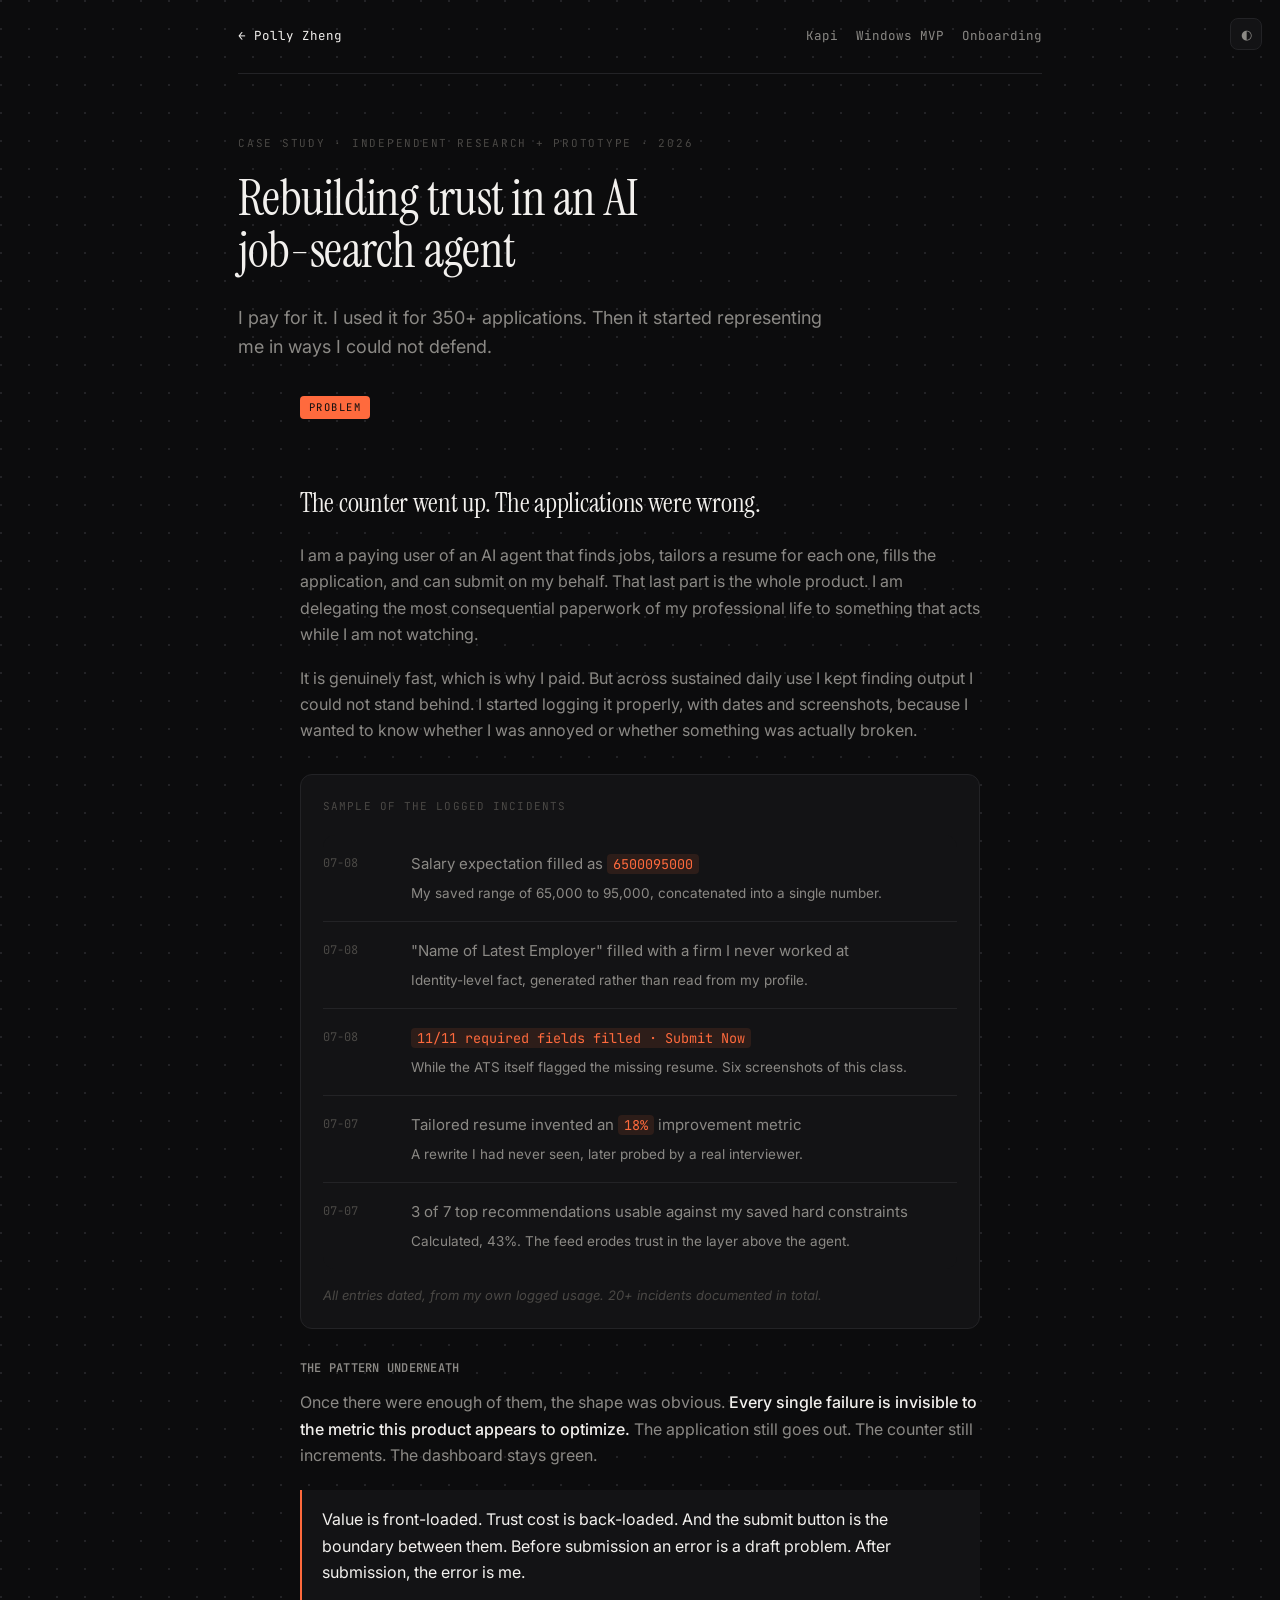
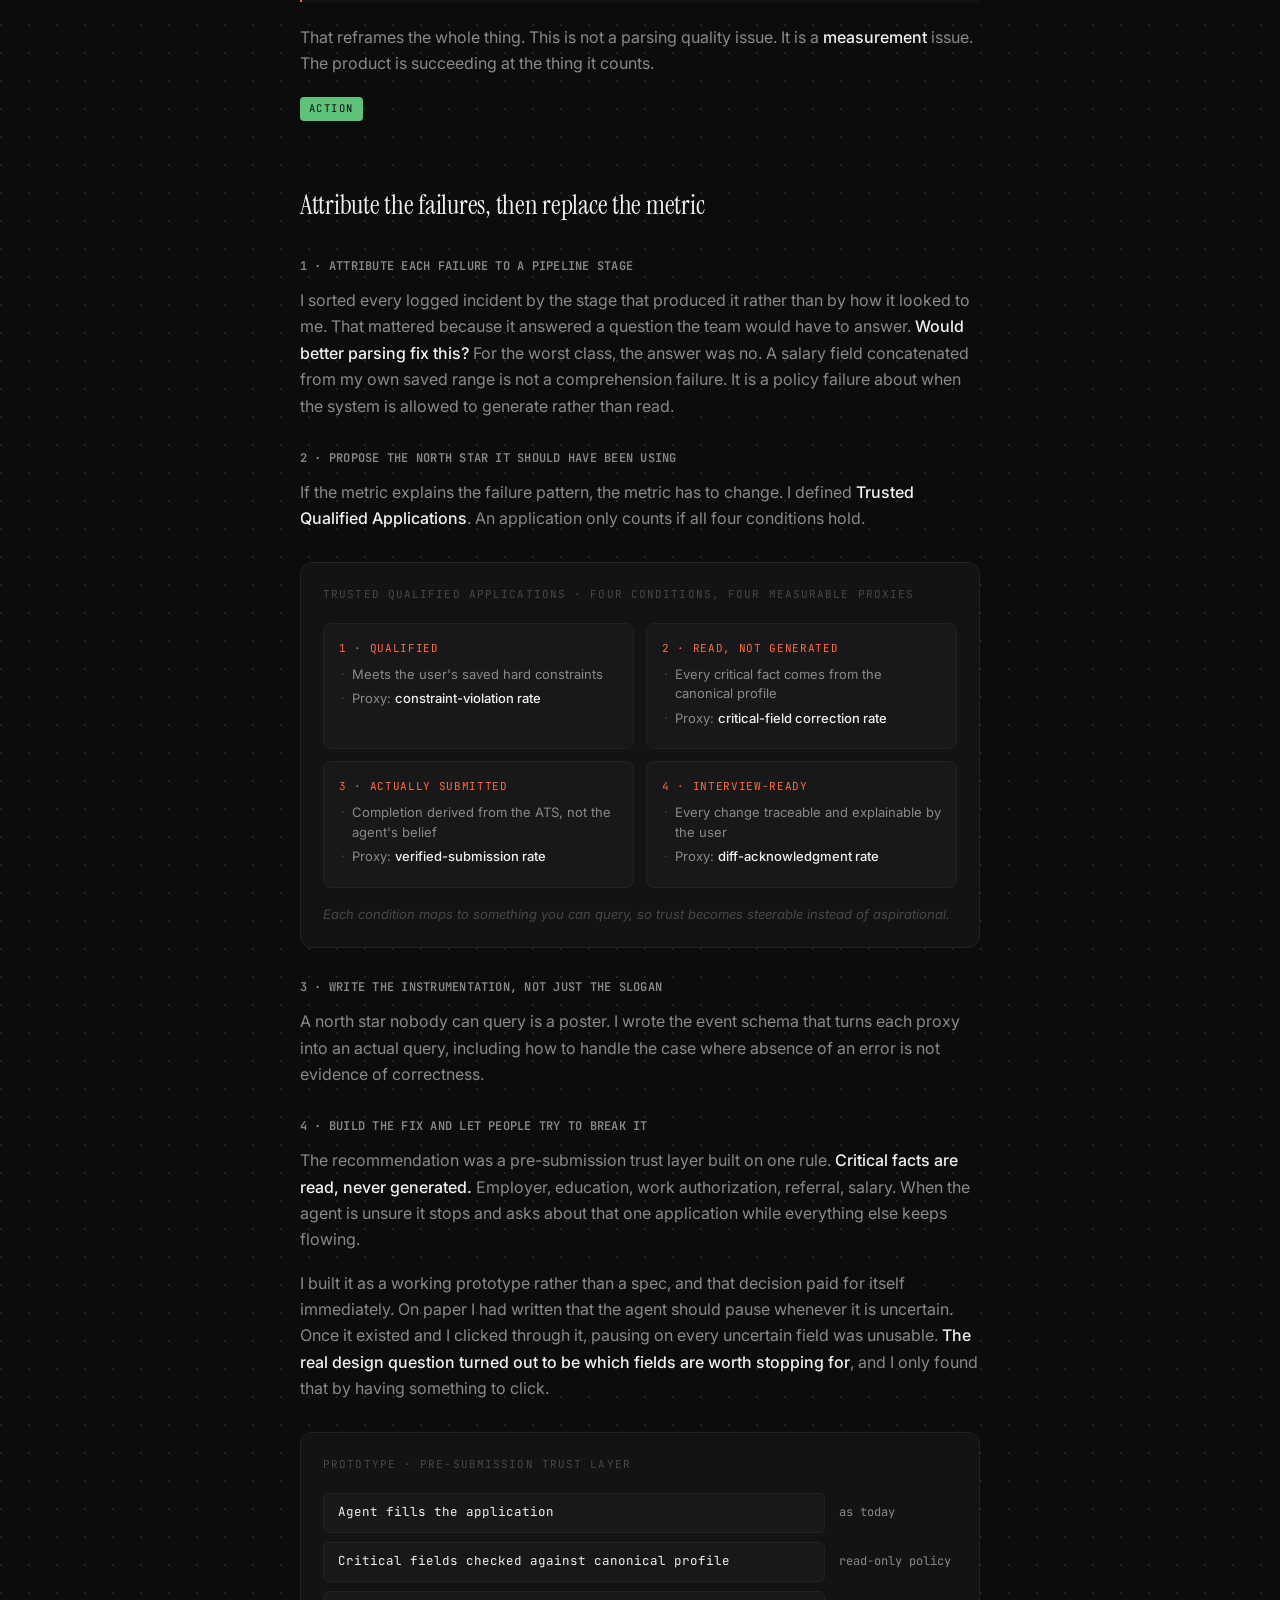
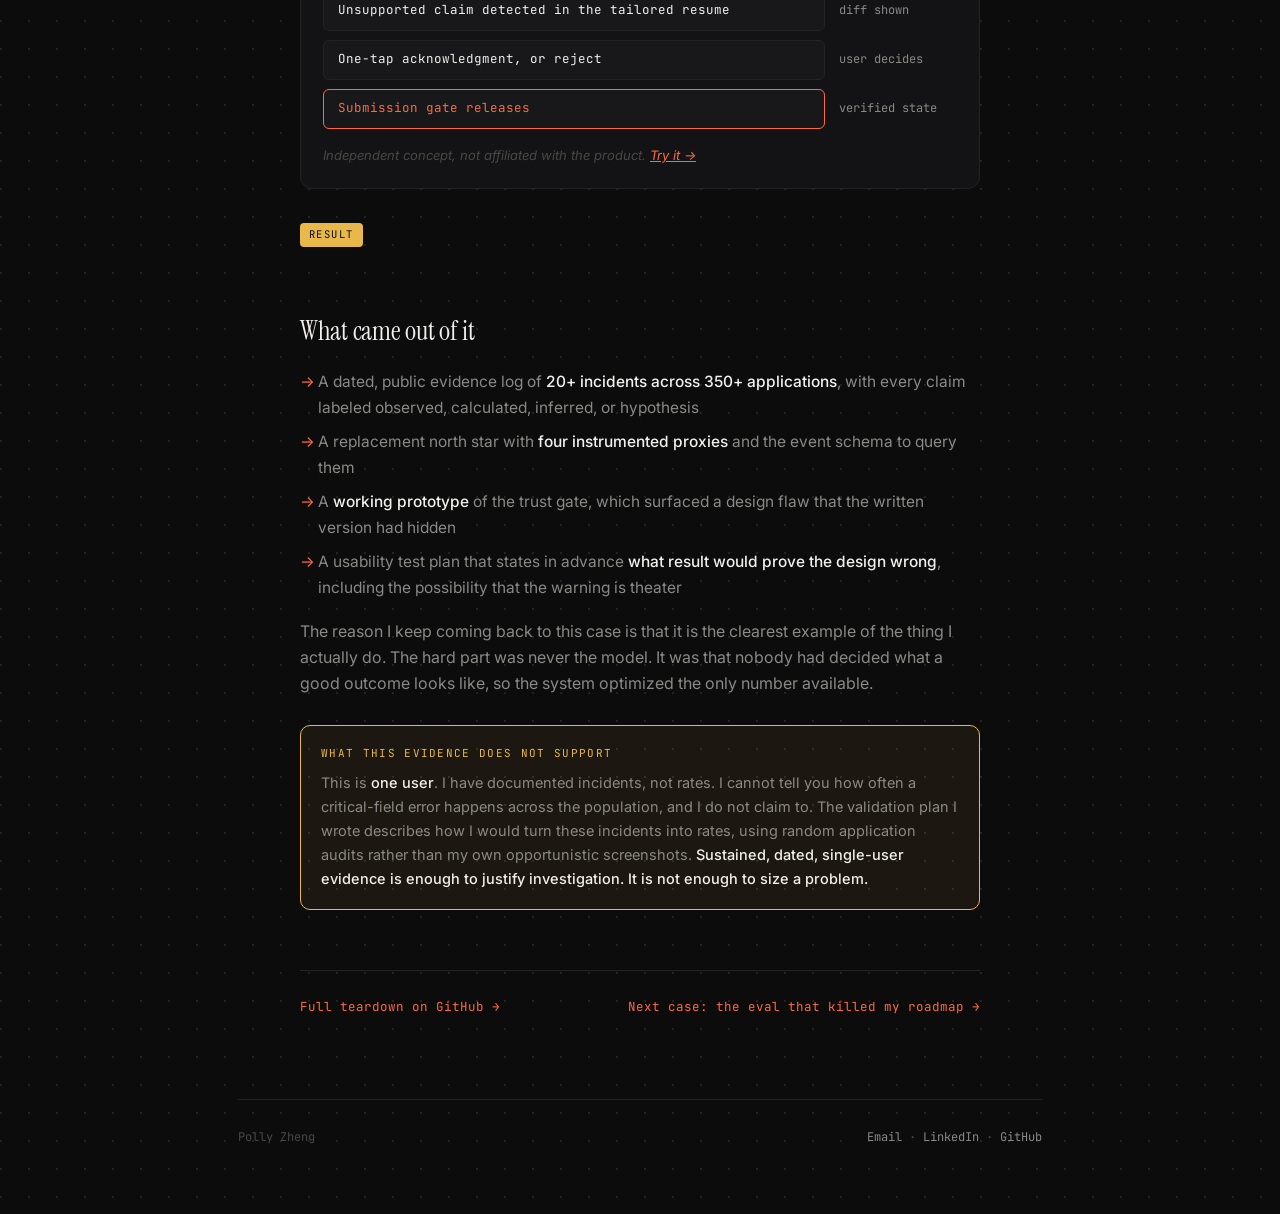
==== case-jobright.html @ 7f70dd9b "Multi-page portfolio: 4 PAR case studies with charts and honesty sections Co-Authored-By: Claude Opu" ====
<!doctype html>
<html lang="en">
<head>
<meta charset="utf-8"><meta name="viewport" content="width=device-width, initial-scale=1">
<title>Rebuilding trust in an AI job-search agent — Polly Zheng</title>
<meta name="description" content="350+ logged applications, 20+ dated failures, a replacement north star, and a working prototype of the fix.">
<link rel="preconnect" href="https://fonts.googleapis.com"><link rel="preconnect" href="https://fonts.gstatic.com" crossorigin>
<link href="https://fonts.googleapis.com/css2?family=Instrument+Serif:ital@0;1&family=JetBrains+Mono:wght@400;500&family=Inter:wght@400;500;600&display=swap" rel="stylesheet">
<link rel="stylesheet" href="style.css">
<link rel="icon" href="data:image/svg+xml,<svg xmlns='http://www.w3.org/2000/svg' viewBox='0 0 100 100'><text y='.9em' font-size='90'>◎</text></svg>">
</head>
<body>
<button class="tog" id="t" aria-label="Toggle theme">◐</button>
<div class="wrap">

<nav><div class="nav-in"><a class="home" href="index.html">← Polly Zheng</a>
<span class="nav-links"><a href="case-kapi.html">Kapi</a><a href="case-windows.html">Windows MVP</a><a href="case-onboarding.html">Onboarding</a></span></div></nav>

<header style="padding:60px 0 30px">
  <div class="lab" style="margin-bottom:20px">Case study · independent research + prototype · 2026</div>
  <h1 style="font-size:clamp(32px,5.6vw,50px); max-width:20ch">Rebuilding trust in an AI job-search agent</h1>
  <p class="sub">I pay for it. I used it for 350+ applications. Then it started representing me in ways I could not defend.</p>
</header>

<div class="narrow prose" style="margin:0 auto">

  <span class="par">Problem</span>
  <h2>The counter went up. The applications were wrong.</h2>
  <p>I am a paying user of an AI agent that finds jobs, tailors a resume for each one, fills the application, and can submit on my behalf. That last part is the whole product. I am delegating the most consequential paperwork of my professional life to something that acts while I am not watching.</p>
  <p>It is genuinely fast, which is why I paid. But across sustained daily use I kept finding output I could not stand behind. I started logging it properly, with dates and screenshots, because I wanted to know whether I was annoyed or whether something was actually broken.</p>

  <div class="fig">
    <div class="fig-t">Sample of the logged incidents</div>
    <div class="ev" style="border:0">
      <div class="ev-row" style="padding-left:0;padding-right:0"><div class="d">07-08</div><div>
        <p class="w">Salary expectation filled as <code>6500095000</code></p>
        <p class="why">My saved range of 65,000 to 95,000, concatenated into a single number.</p></div></div>
      <div class="ev-row" style="padding-left:0;padding-right:0"><div class="d">07-08</div><div>
        <p class="w">"Name of Latest Employer" filled with a firm I never worked at</p>
        <p class="why">Identity-level fact, generated rather than read from my profile.</p></div></div>
      <div class="ev-row" style="padding-left:0;padding-right:0"><div class="d">07-08</div><div>
        <p class="w"><code>11/11 required fields filled · Submit Now</code></p>
        <p class="why">While the ATS itself flagged the missing resume. Six screenshots of this class.</p></div></div>
      <div class="ev-row" style="padding-left:0;padding-right:0"><div class="d">07-07</div><div>
        <p class="w">Tailored resume invented an <code>18%</code> improvement metric</p>
        <p class="why">A rewrite I had never seen, later probed by a real interviewer.</p></div></div>
      <div class="ev-row" style="padding-left:0;padding-right:0"><div class="d">07-07</div><div>
        <p class="w">3 of 7 top recommendations usable against my saved hard constraints</p>
        <p class="why">Calculated, 43%. The feed erodes trust in the layer above the agent.</p></div></div>
    </div>
    <div class="fig-c">All entries dated, from my own logged usage. 20+ incidents documented in total.</div>
  </div>

  <h3>The pattern underneath</h3>
  <p>Once there were enough of them, the shape was obvious. <b>Every single failure is invisible to the metric this product appears to optimize.</b> The application still goes out. The counter still increments. The dashboard stays green.</p>
  <blockquote><p>Value is front-loaded. Trust cost is back-loaded. And the submit button is the boundary between them. Before submission an error is a draft problem. After submission, the error is me.</p></blockquote>
  <p>That reframes the whole thing. This is not a parsing quality issue. It is a <b>measurement</b> issue. The product is succeeding at the thing it counts.</p>

  <span class="par act">Action</span>
  <h2>Attribute the failures, then replace the metric</h2>

  <h3>1 · Attribute each failure to a pipeline stage</h3>
  <p>I sorted every logged incident by the stage that produced it rather than by how it looked to me. That mattered because it answered a question the team would have to answer. <b>Would better parsing fix this?</b> For the worst class, the answer was no. A salary field concatenated from my own saved range is not a comprehension failure. It is a policy failure about when the system is allowed to generate rather than read.</p>

  <h3>2 · Propose the north star it should have been using</h3>
  <p>If the metric explains the failure pattern, the metric has to change. I defined <b>Trusted Qualified Applications</b>. An application only counts if all four conditions hold.</p>

  <div class="fig">
    <div class="fig-t">Trusted Qualified Applications · four conditions, four measurable proxies</div>
    <div class="grid4">
      <div class="g4"><div class="k">1 · Qualified</div><ul>
        <li>Meets the user's saved hard constraints</li><li>Proxy: <b>constraint-violation rate</b></li></ul></div>
      <div class="g4"><div class="k">2 · Read, not generated</div><ul>
        <li>Every critical fact comes from the canonical profile</li><li>Proxy: <b>critical-field correction rate</b></li></ul></div>
      <div class="g4"><div class="k">3 · Actually submitted</div><ul>
        <li>Completion derived from the ATS, not the agent's belief</li><li>Proxy: <b>verified-submission rate</b></li></ul></div>
      <div class="g4"><div class="k">4 · Interview-ready</div><ul>
        <li>Every change traceable and explainable by the user</li><li>Proxy: <b>diff-acknowledgment rate</b></li></ul></div>
    </div>
    <div class="fig-c">Each condition maps to something you can query, so trust becomes steerable instead of aspirational.</div>
  </div>

  <h3>3 · Write the instrumentation, not just the slogan</h3>
  <p>A north star nobody can query is a poster. I wrote the event schema that turns each proxy into an actual query, including how to handle the case where absence of an error is not evidence of correctness.</p>

  <h3>4 · Build the fix and let people try to break it</h3>
  <p>The recommendation was a pre-submission trust layer built on one rule. <b>Critical facts are read, never generated.</b> Employer, education, work authorization, referral, salary. When the agent is unsure it stops and asks about that one application while everything else keeps flowing.</p>
  <p>I built it as a working prototype rather than a spec, and that decision paid for itself immediately. On paper I had written that the agent should pause whenever it is uncertain. Once it existed and I clicked through it, pausing on every uncertain field was unusable. <b>The real design question turned out to be which fields are worth stopping for</b>, and I only found that by having something to click.</p>

  <div class="fig">
    <div class="fig-t">Prototype · pre-submission trust layer</div>
    <div class="funnel">
      <div class="fn"><div class="fn-bar">Agent fills the application</div><div class="fn-n">as today</div></div>
      <div class="fn"><div class="fn-bar">Critical fields checked against canonical profile</div><div class="fn-n">read-only policy</div></div>
      <div class="fn"><div class="fn-bar">Unsupported claim detected in the tailored resume</div><div class="fn-n">diff shown</div></div>
      <div class="fn"><div class="fn-bar">One-tap acknowledgment, or reject</div><div class="fn-n">user decides</div></div>
      <div class="fn"><div class="fn-bar" style="border-color:var(--accent);color:var(--accent)">Submission gate releases</div><div class="fn-n">verified state</div></div>
    </div>
    <div class="fig-c">Independent concept, not affiliated with the product. <a href="https://pz0227.github.io/product-teardowns/prototypes/jobright-trust-layer/" style="color:var(--accent)">Try it →</a></div>
  </div>

  <span class="par res">Result</span>
  <h2>What came out of it</h2>
  <ul>
    <li>A dated, public evidence log of <b>20+ incidents across 350+ applications</b>, with every claim labeled observed, calculated, inferred, or hypothesis</li>
    <li>A replacement north star with <b>four instrumented proxies</b> and the event schema to query them</li>
    <li>A <b>working prototype</b> of the trust gate, which surfaced a design flaw that the written version had hidden</li>
    <li>A usability test plan that states in advance <b>what result would prove the design wrong</b>, including the possibility that the warning is theater</li>
  </ul>
  <p>The reason I keep coming back to this case is that it is the clearest example of the thing I actually do. The hard part was never the model. It was that nobody had decided what a good outcome looks like, so the system optimized the only number available.</p>

  <div class="honest">
    <div class="k">What this evidence does not support</div>
    <p>This is <b>one user</b>. I have documented incidents, not rates. I cannot tell you how often a critical-field error happens across the population, and I do not claim to. The validation plan I wrote describes how I would turn these incidents into rates, using random application audits rather than my own opportunistic screenshots. <b>Sustained, dated, single-user evidence is enough to justify investigation. It is not enough to size a problem.</b></p>
  </div>

  <div class="next">
    <a href="https://github.com/pz0227/product-teardowns">Full teardown on GitHub →</a>
    <a href="case-kapi.html">Next case: the eval that killed my roadmap →</a>
  </div>
</div>

<footer><div class="f-in">
  <span>Polly Zheng</span>
  <span><a href="mailto:pollyzheng0227@gmail.com">Email</a> · <a href="https://www.linkedin.com/in/jh-zheng0227/">LinkedIn</a> · <a href="https://github.com/pz0227">GitHub</a></span>
</div></footer>
</div>
<script>
var r=document.documentElement,t=document.getElementById('t');
var s=localStorage.getItem('theme'); if(s) r.setAttribute('data-theme',s);
t.onclick=function(){var c=r.getAttribute('data-theme')||'dark';var n=c==='dark'?'light':'dark';r.setAttribute('data-theme',n);localStorage.setItem('theme',n)};
</script>
</body>
</html>
---- style.css ----
:root{
  --bg:#0c0c0d; --panel:#131315; --panel2:#18181b; --fg:#f2f0ed; --dim:#8b8985; --faint:#4a4845;
  --line:#232326; --accent:#ff6a3d; --good:#5ec27a; --warn:#e8b84b;
  --mono:"JetBrains Mono",ui-monospace,SFMono-Regular,Menlo,monospace;
  --serif:"Instrument Serif",Georgia,serif;
  --sans:"Inter",ui-sans-serif,-apple-system,BlinkMacSystemFont,"Segoe UI",sans-serif;
}
:root[data-theme="light"]{
  --bg:#faf8f5; --panel:#ffffff; --panel2:#f4f1ec; --fg:#15150f; --dim:#6a6862; --faint:#a8a49c;
  --line:#e4e0d8; --accent:#d1451b; --good:#2f7d4a; --warn:#9a7413;
}
*{box-sizing:border-box}
html{-webkit-text-size-adjust:100%}
body{
  margin:0; background:var(--bg); color:var(--fg); font-family:var(--sans);
  font-size:16px; line-height:1.65; -webkit-font-smoothing:antialiased;
  background-image:radial-gradient(circle at 1px 1px, var(--line) 1px, transparent 0);
  background-size:28px 28px;
}
a{color:inherit}
img{max-width:100%; display:block}
.wrap{max-width:860px; margin:0 auto; padding:0 28px}
.narrow{max-width:680px}
.lab{font-family:var(--mono); font-size:11px; letter-spacing:.16em; text-transform:uppercase; color:var(--faint)}

/* nav */
nav{padding:26px 0; border-bottom:1px solid var(--line)}
.nav-in{display:flex; justify-content:space-between; align-items:center; gap:16px; flex-wrap:wrap}
.nav-in a{font-family:var(--mono); font-size:12.5px; text-decoration:none; color:var(--dim)}
.nav-in a:hover{color:var(--accent)}
.nav-in .home{color:var(--fg)}
.nav-links{display:flex; gap:18px; flex-wrap:wrap}

/* hero */
header{padding:80px 0 60px}
.eyebrow{display:flex; align-items:center; gap:12px; margin-bottom:34px}
.dot{width:7px;height:7px;border-radius:50%;background:var(--good);box-shadow:0 0 0 3px color-mix(in srgb,var(--good) 22%,transparent)}
h1{font-family:var(--serif); font-weight:400; letter-spacing:-.015em; font-size:clamp(36px,7vw,64px); line-height:1.05; margin:0 0 26px; max-width:17ch}
h1 i{font-style:italic; color:var(--accent)}
.sub{font-size:clamp(16px,2vw,18px); color:var(--dim); max-width:54ch; margin:0}
.sub b{color:var(--fg); font-weight:500}
.hero-grid{display:grid; grid-template-columns:1fr 156px; gap:40px; align-items:start}
.shot{width:156px; height:196px; border-radius:12px; border:1px solid var(--line); background:var(--panel2); object-fit:cover}
.shot-ph{display:grid; place-items:center; text-align:center; font-family:var(--mono); font-size:10px; color:var(--faint); line-height:1.6; padding:12px}
@media(max-width:700px){ .hero-grid{grid-template-columns:1fr} .shot{width:120px;height:150px} }

.cta{display:flex; flex-wrap:wrap; gap:9px; margin-top:34px}
.cta a{font-family:var(--mono); font-size:12.5px; text-decoration:none; border:1px solid var(--line); padding:9px 16px; border-radius:6px; background:var(--panel); transition:border-color .16s,color .16s}
.cta a:hover{border-color:var(--accent); color:var(--accent)}
.cta a.hi{background:var(--accent); border-color:var(--accent); color:#fff}

/* section head */
section{padding:76px 0 0}
.head{display:flex; align-items:baseline; gap:14px; margin-bottom:30px}
.head h2{font-family:var(--serif); font-weight:400; font-size:29px; margin:0; letter-spacing:-.01em}
.rule{flex:1; height:1px; background:var(--line)}

/* evidence log */
.ev{border:1px solid var(--line); border-radius:12px; background:var(--panel); overflow:hidden}
.ev-top{display:flex; justify-content:space-between; align-items:center; gap:12px; padding:14px 20px; border-bottom:1px solid var(--line); flex-wrap:wrap}
.ev-row{display:grid; grid-template-columns:70px 1fr; gap:18px; padding:17px 20px; border-bottom:1px solid var(--line)}
.ev-row:last-child{border-bottom:0}
.ev-row .d{font-family:var(--mono); font-size:12px; color:var(--faint); padding-top:2px}
.ev-row .w{font-size:15px; margin:0 0 5px}
.ev-row .why{font-size:13.5px; color:var(--dim); margin:0}
code{font-family:var(--mono); font-size:.9em; color:var(--accent); background:color-mix(in srgb,var(--accent) 11%,transparent); padding:1px 6px; border-radius:4px}
.ev-foot{padding:15px 20px; font-size:13.5px; color:var(--dim)}
.ev-foot b{color:var(--fg); font-weight:500}
@media(max-width:620px){ .ev-row{grid-template-columns:1fr; gap:5px} }

/* case cards */
.cases{display:grid; gap:0}
.case{display:block; text-decoration:none; padding:30px 0; border-top:1px solid var(--line); transition:padding-left .18s}
.case:first-child{border-top:0}
.case:hover{padding-left:10px}
.case:hover h3{color:var(--accent)}
.c-top{display:flex; flex-wrap:wrap; align-items:baseline; gap:12px; margin-bottom:10px}
.case h3{font-size:22px; font-weight:600; margin:0; letter-spacing:-.01em; transition:color .16s}
.c-tag{font-family:var(--mono); font-size:11px; color:var(--faint); letter-spacing:.05em}
.case p{margin:0 0 18px; color:var(--dim); font-size:15.5px; max-width:62ch}
.case .more{font-family:var(--mono); font-size:12px; color:var(--accent)}

.stats{display:flex; flex-wrap:wrap; gap:32px; margin:0 0 18px}
.stat .n{font-family:var(--serif); font-size:38px; line-height:1; color:var(--accent)}
.stat .t{font-family:var(--mono); font-size:11px; letter-spacing:.04em; color:var(--dim); margin-top:6px; max-width:20ch; line-height:1.45}

/* experience */
.job{display:grid; grid-template-columns:100px 1fr; gap:24px; padding:20px 0; border-top:1px solid var(--line)}
.job:first-of-type{border-top:0}
.job .yr{font-family:var(--mono); font-size:12px; color:var(--faint); padding-top:4px}
.job h3{font-size:16.5px; font-weight:600; margin:0 0 2px}
.job .co{font-size:12.5px; color:var(--faint); margin-bottom:8px; font-family:var(--mono)}
.job p{margin:0; font-size:14.5px; color:var(--dim); max-width:60ch}
.job p b{color:var(--fg); font-weight:500}
@media(max-width:620px){ .job{grid-template-columns:1fr; gap:6px} }

/* prose (case pages) */
.prose h2{font-family:var(--serif); font-weight:400; font-size:27px; margin:52px 0 16px; letter-spacing:-.01em}
.prose h3{font-size:16px; font-weight:600; margin:30px 0 10px; font-family:var(--mono); letter-spacing:.02em; color:var(--dim); text-transform:uppercase; font-size:12px}
.prose p{margin:0 0 17px; color:var(--dim); font-size:16px}
.prose p b, .prose li b{color:var(--fg); font-weight:500}
.prose ul{margin:0 0 17px; padding-left:0; list-style:none}
.prose li{color:var(--dim); font-size:15.5px; margin-bottom:9px; padding-left:18px; position:relative}
.prose li::before{content:"→"; position:absolute; left:0; color:var(--accent)}
.prose blockquote{margin:22px 0; padding:16px 20px; border-left:2px solid var(--accent); background:var(--panel); color:var(--fg); font-size:16px}
.prose blockquote p{color:var(--fg); margin:0}

/* PAR badges */
.par{display:inline-block; font-family:var(--mono); font-size:10.5px; letter-spacing:.14em; text-transform:uppercase; color:var(--bg); background:var(--accent); padding:3px 9px; border-radius:4px; margin-bottom:10px}
.par.act{background:var(--good)}
.par.res{background:var(--warn)}

/* charts */
.fig{margin:30px 0; border:1px solid var(--line); border-radius:12px; background:var(--panel); padding:22px}
.fig-t{font-family:var(--mono); font-size:11px; letter-spacing:.1em; text-transform:uppercase; color:var(--faint); margin-bottom:20px}
.fig-c{font-size:13px; color:var(--faint); margin-top:16px; font-style:italic}

.bars{display:grid; gap:13px}
.bar-row{display:grid; grid-template-columns:150px 1fr 46px; gap:14px; align-items:center}
.bar-row .bl{font-family:var(--mono); font-size:12px; color:var(--dim); text-align:right}
.bar-track{height:22px; background:var(--panel2); border-radius:4px; overflow:hidden}
.bar-fill{height:100%; background:var(--accent); border-radius:4px}
.bar-fill.g{background:var(--good)} .bar-fill.y{background:var(--warn)} .bar-fill.mute{background:var(--faint)}
.bar-row .bv{font-family:var(--mono); font-size:13px; color:var(--fg)}
@media(max-width:620px){ .bar-row{grid-template-columns:104px 1fr 40px; gap:9px} .bar-row .bl{font-size:10.5px} }

.funnel{display:grid; gap:9px}
.fn{display:grid; grid-template-columns:1fr 118px; gap:14px; align-items:center}
.fn-bar{height:40px; background:var(--panel2); border:1px solid var(--line); border-radius:6px; display:flex; align-items:center; padding:0 14px; font-family:var(--mono); font-size:12.5px; color:var(--fg)}
.fn-n{font-family:var(--mono); font-size:12px; color:var(--dim)}

.compare{display:grid; grid-template-columns:1fr 1fr; gap:14px}
.cmp{border:1px solid var(--line); border-radius:8px; padding:16px; background:var(--panel2)}
.cmp .k{font-family:var(--mono); font-size:10.5px; letter-spacing:.1em; text-transform:uppercase; color:var(--faint); margin-bottom:8px}
.cmp .v{font-family:var(--serif); font-size:34px; line-height:1; color:var(--fg)}
.cmp .v.up{color:var(--good)}
.cmp .m{font-family:var(--mono); font-size:11px; color:var(--dim); margin-top:7px}
@media(max-width:620px){ .compare{grid-template-columns:1fr} }

.grid4{display:grid; grid-template-columns:repeat(2,1fr); gap:12px}
.g4{border:1px solid var(--line); border-radius:8px; padding:15px; background:var(--panel2)}
.g4 .k{font-family:var(--mono); font-size:11px; color:var(--accent); margin-bottom:8px; letter-spacing:.06em; text-transform:uppercase}
.g4 ul{margin:0; padding:0; list-style:none}
.g4 li{font-size:13px; color:var(--dim); margin-bottom:5px; padding-left:13px; position:relative; line-height:1.5}
.g4 li::before{content:"·"; position:absolute; left:2px; color:var(--faint)}
@media(max-width:620px){ .grid4{grid-template-columns:1fr} }

/* honesty callout */
.honest{border:1px solid var(--warn); border-radius:10px; padding:18px 20px; margin:28px 0; background:color-mix(in srgb,var(--warn) 7%,transparent)}
.honest .k{font-family:var(--mono); font-size:11px; letter-spacing:.12em; text-transform:uppercase; color:var(--warn); margin-bottom:9px}
.honest p{margin:0; font-size:14.5px; color:var(--dim)}
.honest p b{color:var(--fg)}

/* about */
.about p{max-width:60ch; margin:0 0 17px; color:var(--dim)}
.about p b{color:var(--fg); font-weight:500}

footer{margin-top:82px; padding:28px 0 66px; border-top:1px solid var(--line)}
.f-in{display:flex; flex-wrap:wrap; justify-content:space-between; gap:14px; font-family:var(--mono); font-size:12px; color:var(--faint)}
.f-in a{color:var(--dim); text-decoration:none}
.f-in a:hover{color:var(--accent)}

.tog{position:fixed; top:18px; right:18px; z-index:9; width:32px; height:32px; border-radius:8px; cursor:pointer; border:1px solid var(--line); background:var(--panel); color:var(--dim); font-size:13px; display:grid; place-items:center}
.tog:hover{color:var(--accent); border-color:var(--accent)}

.next{display:flex; justify-content:space-between; gap:16px; flex-wrap:wrap; margin-top:60px; padding-top:26px; border-top:1px solid var(--line); font-family:var(--mono); font-size:12.5px}
.next a{text-decoration:none; color:var(--accent)}
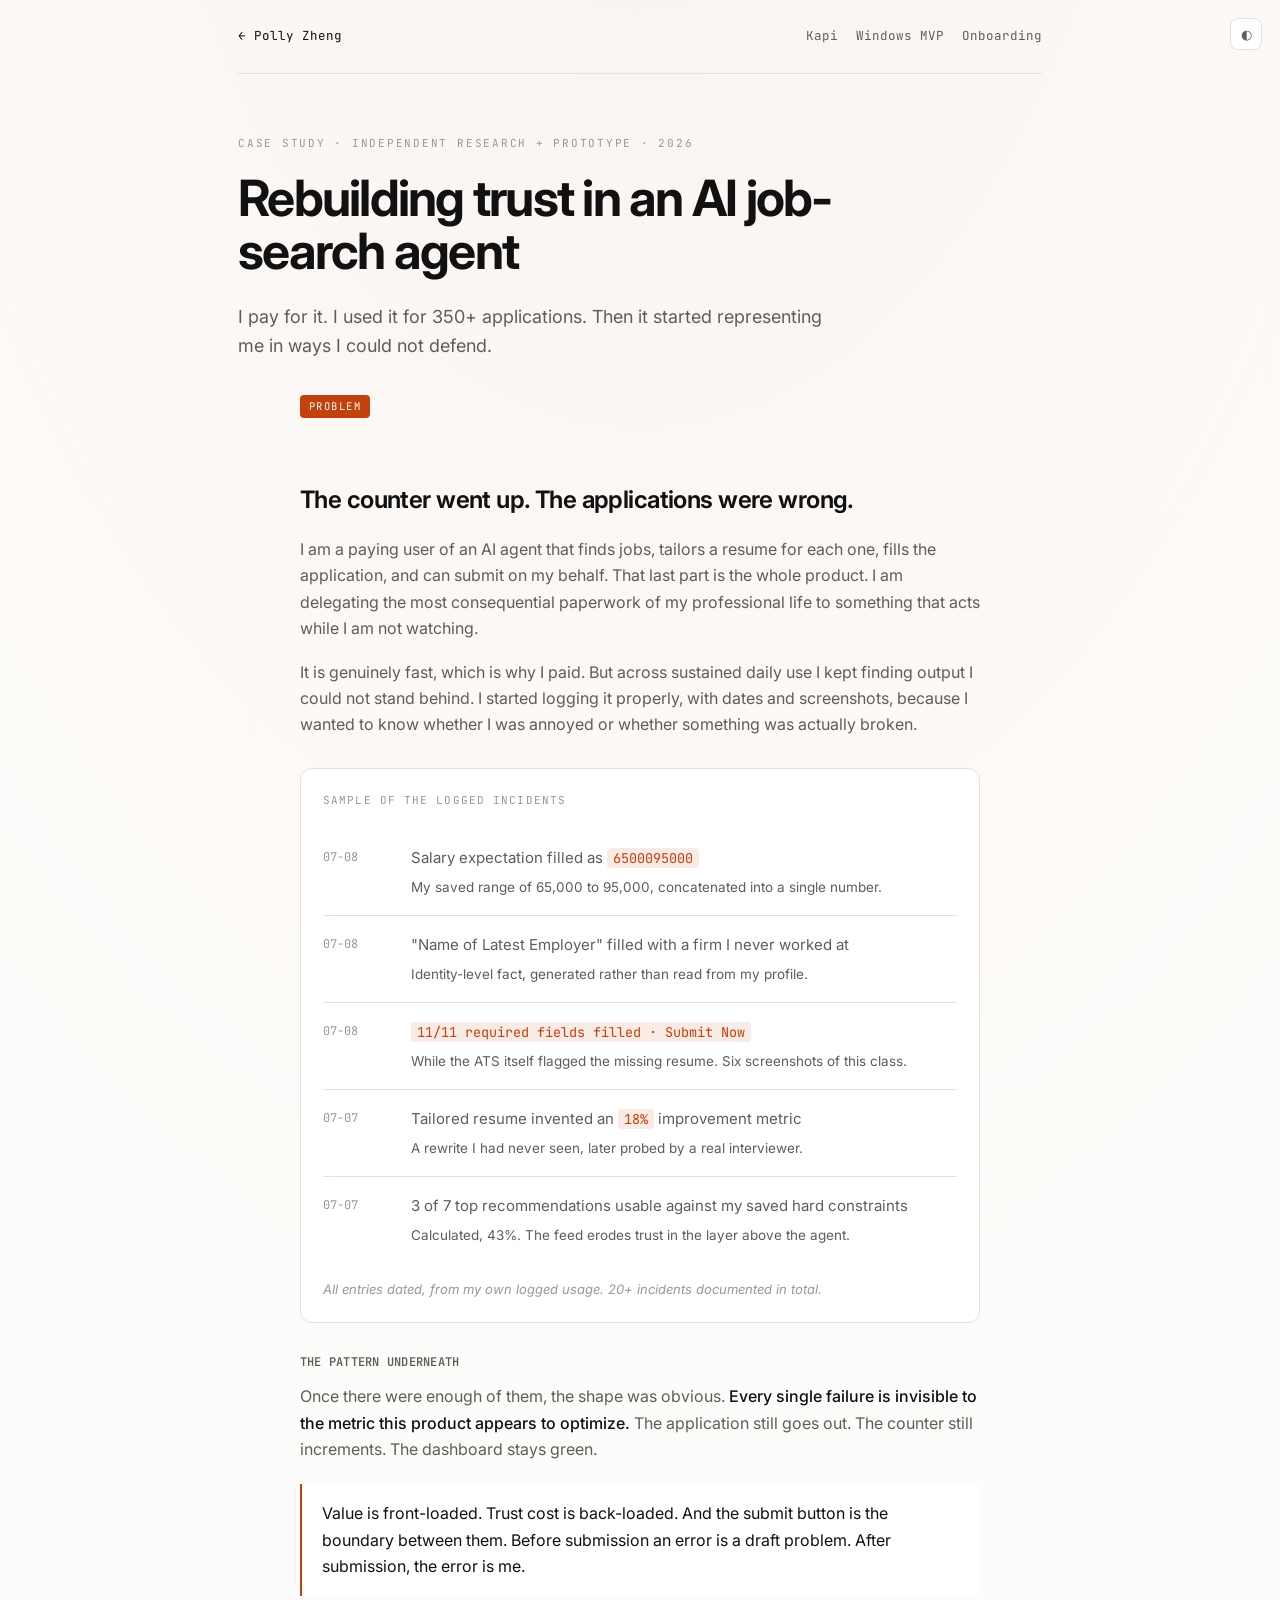
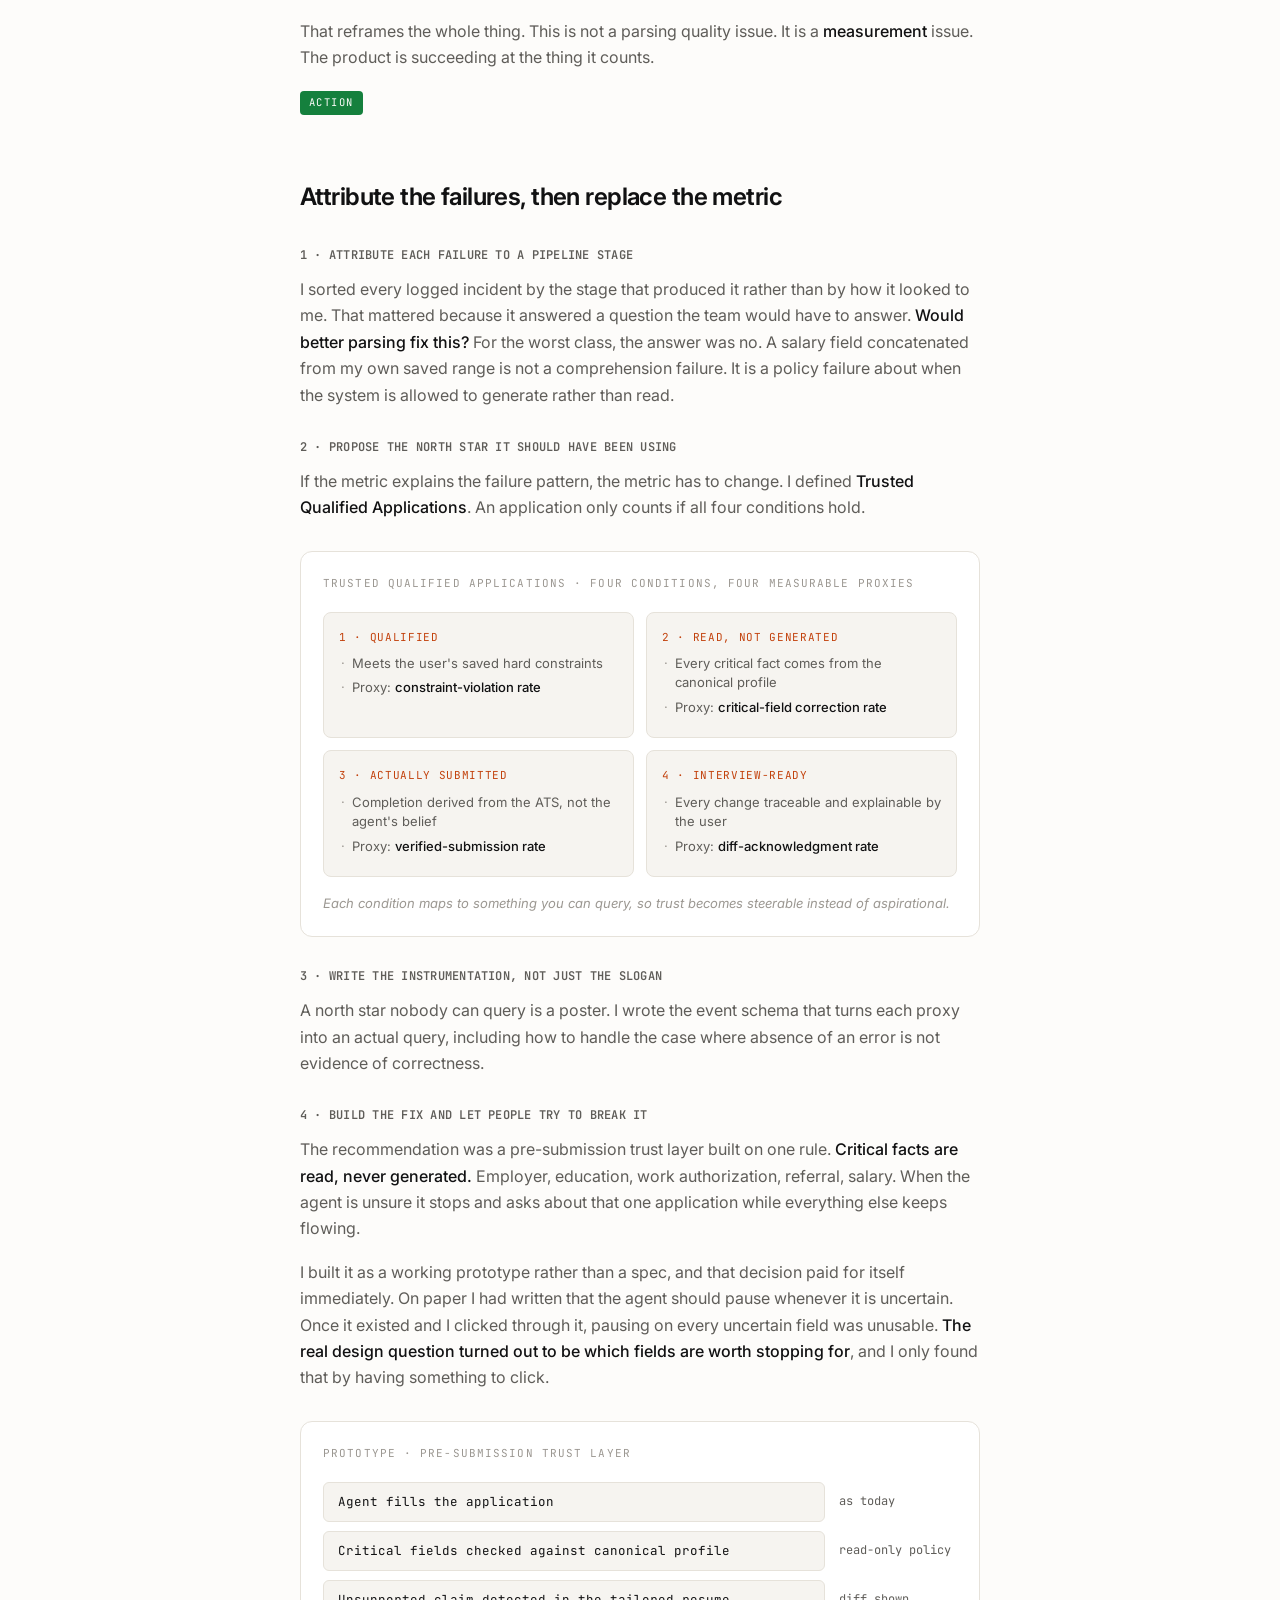
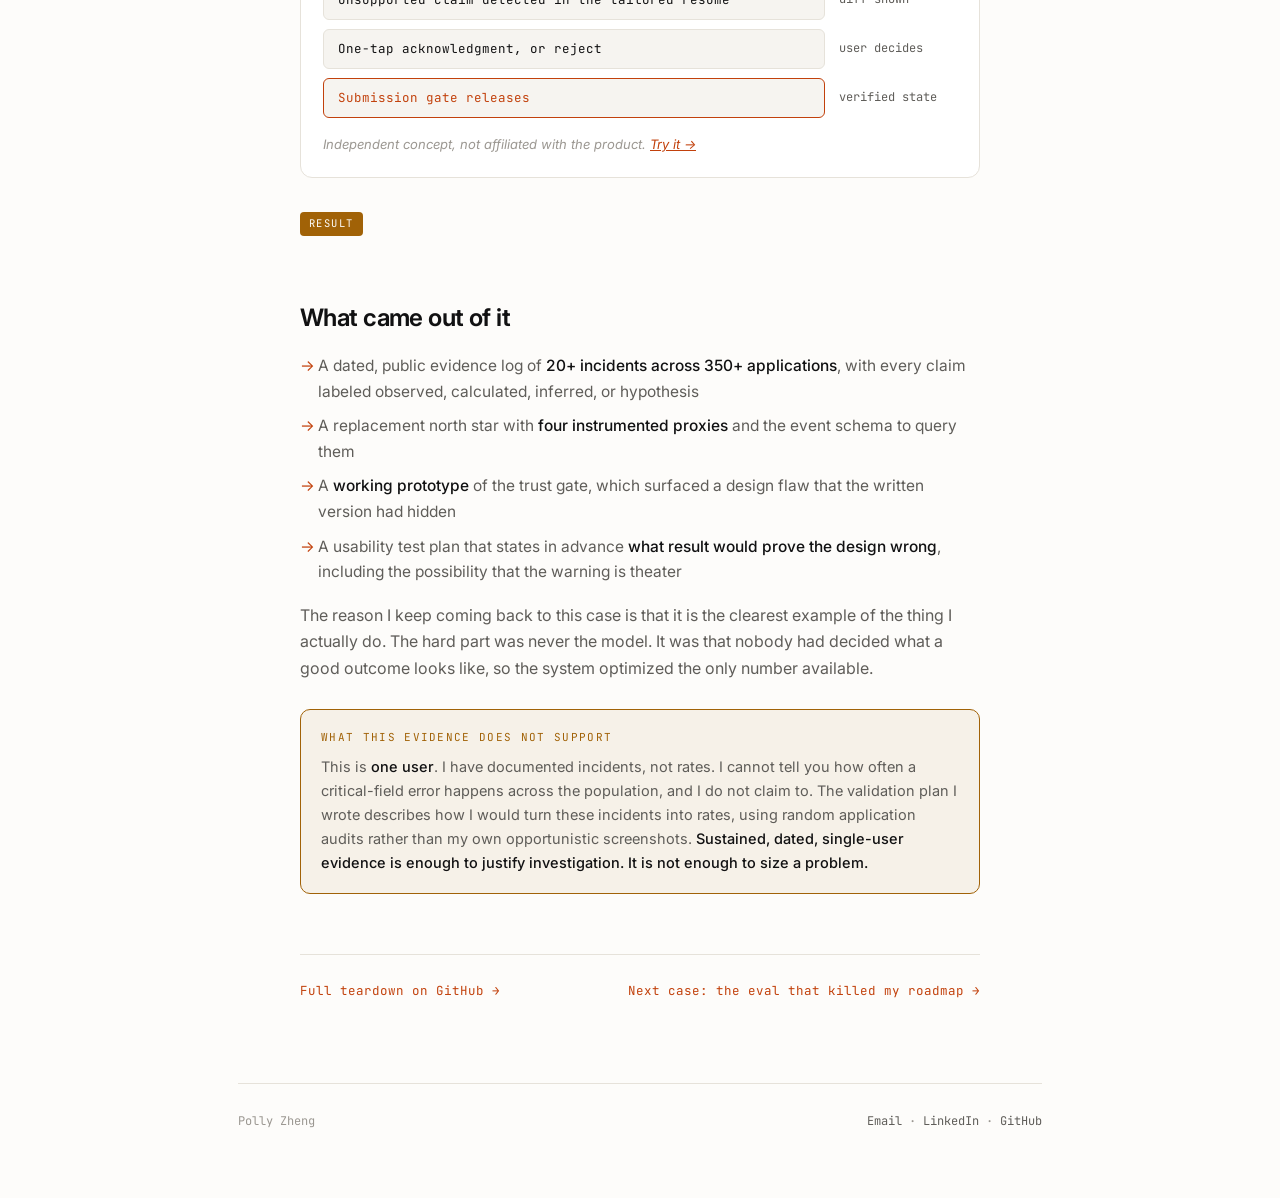
==== commit d9f65473: "Light theme default, all-sans typography, new headline Co-Authored-By: Claude Opus 5 <noreply@anthro" ====
--- a/case-jobright.html
+++ b/case-jobright.html
@@ -5,7 +5,7 @@
 <title>Rebuilding trust in an AI job-search agent — Polly Zheng</title>
 <meta name="description" content="350+ logged applications, 20+ dated failures, a replacement north star, and a working prototype of the fix.">
 <link rel="preconnect" href="https://fonts.googleapis.com"><link rel="preconnect" href="https://fonts.gstatic.com" crossorigin>
-<link href="https://fonts.googleapis.com/css2?family=Instrument+Serif:ital@0;1&family=JetBrains+Mono:wght@400;500&family=Inter:wght@400;500;600&display=swap" rel="stylesheet">
+<link href="https://fonts.googleapis.com/css2?family=JetBrains+Mono:wght@400;500&family=Inter:wght@400;500;600;700&display=swap" rel="stylesheet">
 <link rel="stylesheet" href="style.css">
 <link rel="icon" href="data:image/svg+xml,<svg xmlns='http://www.w3.org/2000/svg' viewBox='0 0 100 100'><text y='.9em' font-size='90'>◎</text></svg>">
 </head>
@@ -128,7 +128,7 @@
 <script>
 var r=document.documentElement,t=document.getElementById('t');
 var s=localStorage.getItem('theme'); if(s) r.setAttribute('data-theme',s);
-t.onclick=function(){var c=r.getAttribute('data-theme')||'dark';var n=c==='dark'?'light':'dark';r.setAttribute('data-theme',n);localStorage.setItem('theme',n)};
+t.onclick=function(){var c=r.getAttribute('data-theme')||'light';var n=c==='light'?'dark':'light';r.setAttribute('data-theme',n);localStorage.setItem('theme',n)};
 </script>
 </body>
 </html>
--- a/style.css
+++ b/style.css
@@ -1,21 +1,21 @@
 :root{
-  --bg:#0c0c0d; --panel:#131315; --panel2:#18181b; --fg:#f2f0ed; --dim:#8b8985; --faint:#4a4845;
-  --line:#232326; --accent:#ff6a3d; --good:#5ec27a; --warn:#e8b84b;
+  --bg:#fdfcfa; --panel:#ffffff; --panel2:#f6f4f0; --fg:#111112; --dim:#5f5d59; --faint:#9b9791;
+  --line:#e6e2da; --accent:#c2410c; --good:#15803d; --warn:#a16207;
   --mono:"JetBrains Mono",ui-monospace,SFMono-Regular,Menlo,monospace;
-  --serif:"Instrument Serif",Georgia,serif;
   --sans:"Inter",ui-sans-serif,-apple-system,BlinkMacSystemFont,"Segoe UI",sans-serif;
+  --serif:var(--sans);
 }
-:root[data-theme="light"]{
-  --bg:#faf8f5; --panel:#ffffff; --panel2:#f4f1ec; --fg:#15150f; --dim:#6a6862; --faint:#a8a49c;
-  --line:#e4e0d8; --accent:#d1451b; --good:#2f7d4a; --warn:#9a7413;
+:root[data-theme="dark"]{
+  --bg:#0f0f10; --panel:#161618; --panel2:#1c1c1f; --fg:#f4f2ef; --dim:#918e89; --faint:#56534f;
+  --line:#26262a; --accent:#ff7a45; --good:#5ec27a; --warn:#e8b84b;
 }
 *{box-sizing:border-box}
 html{-webkit-text-size-adjust:100%}
 body{
   margin:0; background:var(--bg); color:var(--fg); font-family:var(--sans);
   font-size:16px; line-height:1.65; -webkit-font-smoothing:antialiased;
-  background-image:radial-gradient(circle at 1px 1px, var(--line) 1px, transparent 0);
-  background-size:28px 28px;
+  background-image:radial-gradient(120% 60% at 50% -10%, color-mix(in srgb,var(--accent) 5%,transparent), transparent 70%);
+  background-repeat:no-repeat;
 }
 a{color:inherit}
 img{max-width:100%; display:block}
@@ -35,8 +35,8 @@
 header{padding:80px 0 60px}
 .eyebrow{display:flex; align-items:center; gap:12px; margin-bottom:34px}
 .dot{width:7px;height:7px;border-radius:50%;background:var(--good);box-shadow:0 0 0 3px color-mix(in srgb,var(--good) 22%,transparent)}
-h1{font-family:var(--serif); font-weight:400; letter-spacing:-.015em; font-size:clamp(36px,7vw,64px); line-height:1.05; margin:0 0 26px; max-width:17ch}
-h1 i{font-style:italic; color:var(--accent)}
+h1{font-family:var(--sans); font-weight:680; letter-spacing:-.035em; font-size:clamp(34px,6.2vw,58px); line-height:1.06; margin:0 0 24px; max-width:18ch}
+h1 i{font-style:normal; color:var(--accent)}
 .sub{font-size:clamp(16px,2vw,18px); color:var(--dim); max-width:54ch; margin:0}
 .sub b{color:var(--fg); font-weight:500}
 .hero-grid{display:grid; grid-template-columns:1fr 156px; gap:40px; align-items:start}
@@ -52,7 +52,7 @@
 /* section head */
 section{padding:76px 0 0}
 .head{display:flex; align-items:baseline; gap:14px; margin-bottom:30px}
-.head h2{font-family:var(--serif); font-weight:400; font-size:29px; margin:0; letter-spacing:-.01em}
+.head h2{font-family:var(--sans); font-weight:640; font-size:25px; margin:0; letter-spacing:-.024em}
 .rule{flex:1; height:1px; background:var(--line)}
 
 /* evidence log */
@@ -75,13 +75,13 @@
 .case:hover{padding-left:10px}
 .case:hover h3{color:var(--accent)}
 .c-top{display:flex; flex-wrap:wrap; align-items:baseline; gap:12px; margin-bottom:10px}
-.case h3{font-size:22px; font-weight:600; margin:0; letter-spacing:-.01em; transition:color .16s}
+.case h3{font-size:21px; font-weight:640; letter-spacing:-.022em; margin:0; transition:color .16s}
 .c-tag{font-family:var(--mono); font-size:11px; color:var(--faint); letter-spacing:.05em}
 .case p{margin:0 0 18px; color:var(--dim); font-size:15.5px; max-width:62ch}
 .case .more{font-family:var(--mono); font-size:12px; color:var(--accent)}
 
 .stats{display:flex; flex-wrap:wrap; gap:32px; margin:0 0 18px}
-.stat .n{font-family:var(--serif); font-size:38px; line-height:1; color:var(--accent)}
+.stat .n{font-family:var(--sans); font-weight:660; letter-spacing:-.03em; font-size:34px; line-height:1; color:var(--accent)}
 .stat .t{font-family:var(--mono); font-size:11px; letter-spacing:.04em; color:var(--dim); margin-top:6px; max-width:20ch; line-height:1.45}
 
 /* experience */
@@ -95,7 +95,7 @@
 @media(max-width:620px){ .job{grid-template-columns:1fr; gap:6px} }
 
 /* prose (case pages) */
-.prose h2{font-family:var(--serif); font-weight:400; font-size:27px; margin:52px 0 16px; letter-spacing:-.01em}
+.prose h2{font-family:var(--sans); font-weight:640; font-size:24px; margin:52px 0 16px; letter-spacing:-.024em}
 .prose h3{font-size:16px; font-weight:600; margin:30px 0 10px; font-family:var(--mono); letter-spacing:.02em; color:var(--dim); text-transform:uppercase; font-size:12px}
 .prose p{margin:0 0 17px; color:var(--dim); font-size:16px}
 .prose p b, .prose li b{color:var(--fg); font-weight:500}
@@ -132,7 +132,7 @@
 .compare{display:grid; grid-template-columns:1fr 1fr; gap:14px}
 .cmp{border:1px solid var(--line); border-radius:8px; padding:16px; background:var(--panel2)}
 .cmp .k{font-family:var(--mono); font-size:10.5px; letter-spacing:.1em; text-transform:uppercase; color:var(--faint); margin-bottom:8px}
-.cmp .v{font-family:var(--serif); font-size:34px; line-height:1; color:var(--fg)}
+.cmp .v{font-family:var(--sans); font-weight:660; letter-spacing:-.03em; font-size:30px; line-height:1; color:var(--fg)}
 .cmp .v.up{color:var(--good)}
 .cmp .m{font-family:var(--mono); font-size:11px; color:var(--dim); margin-top:7px}
 @media(max-width:620px){ .compare{grid-template-columns:1fr} }
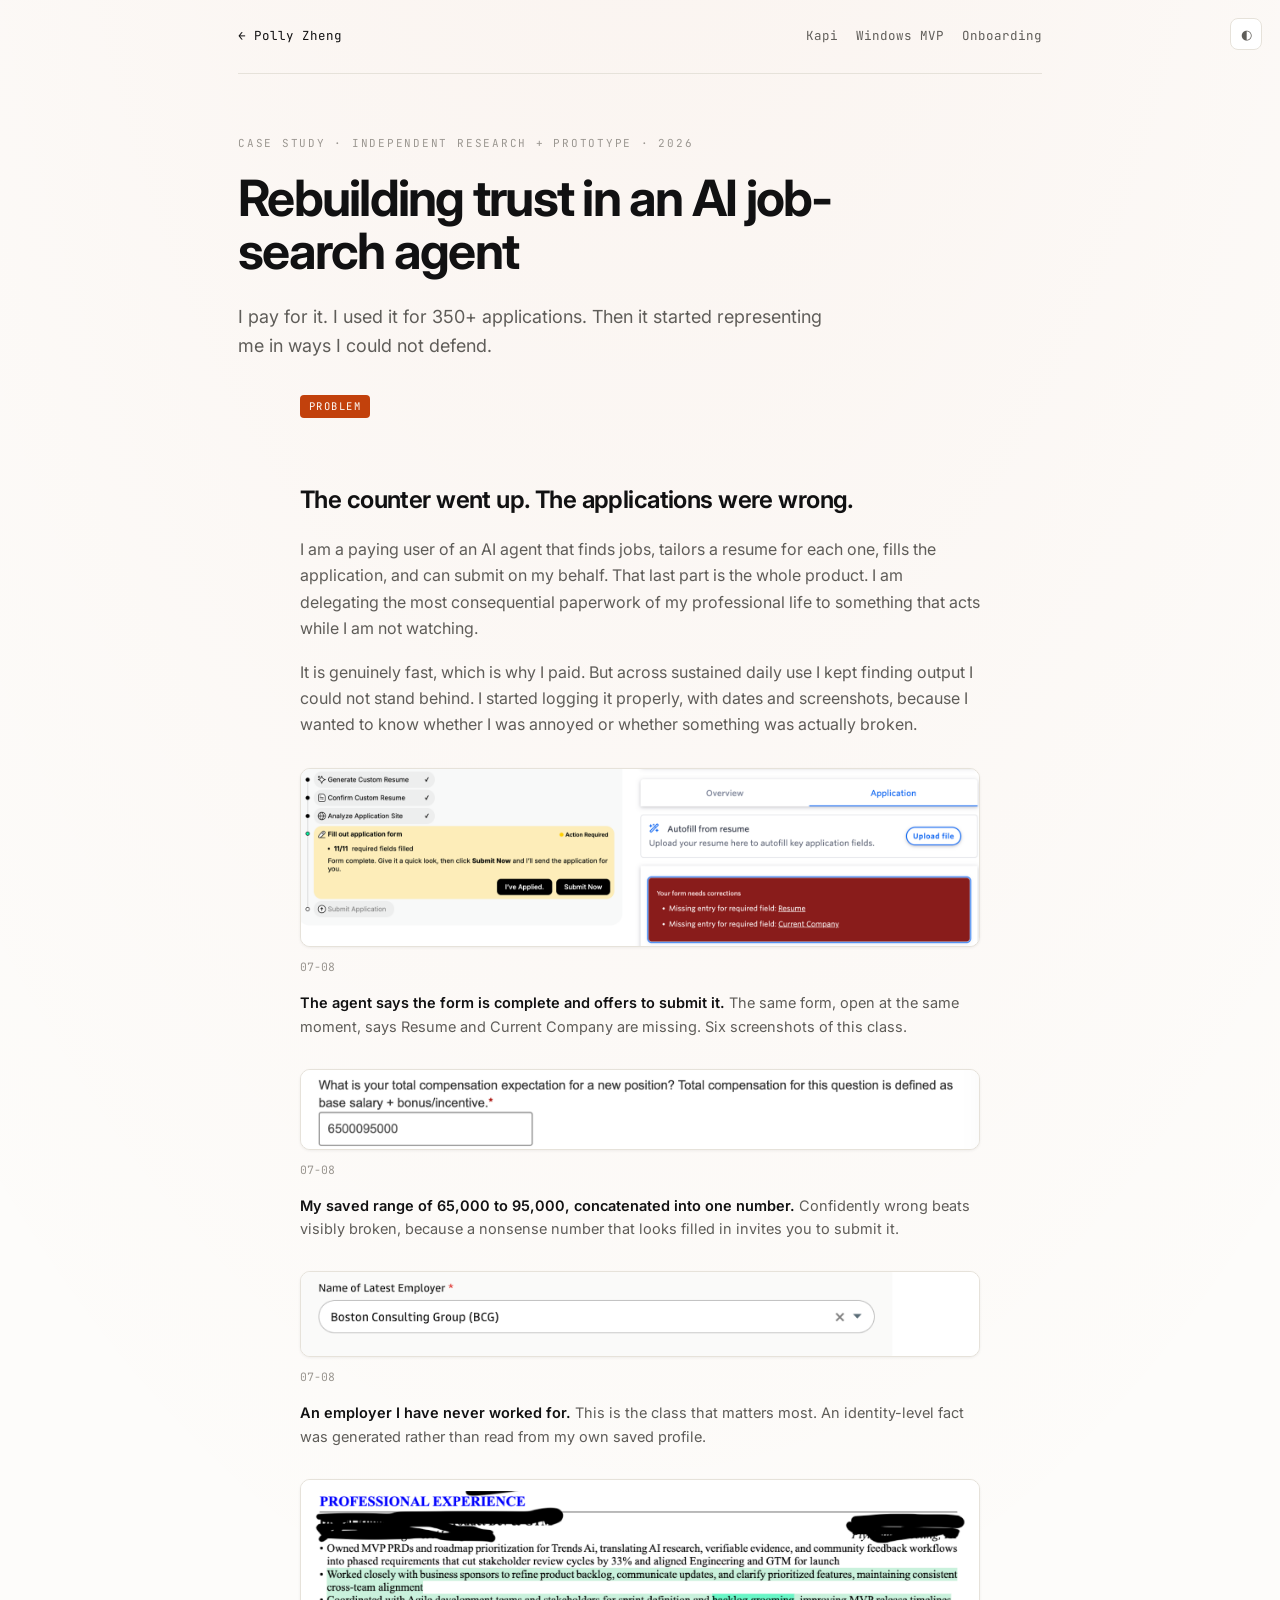
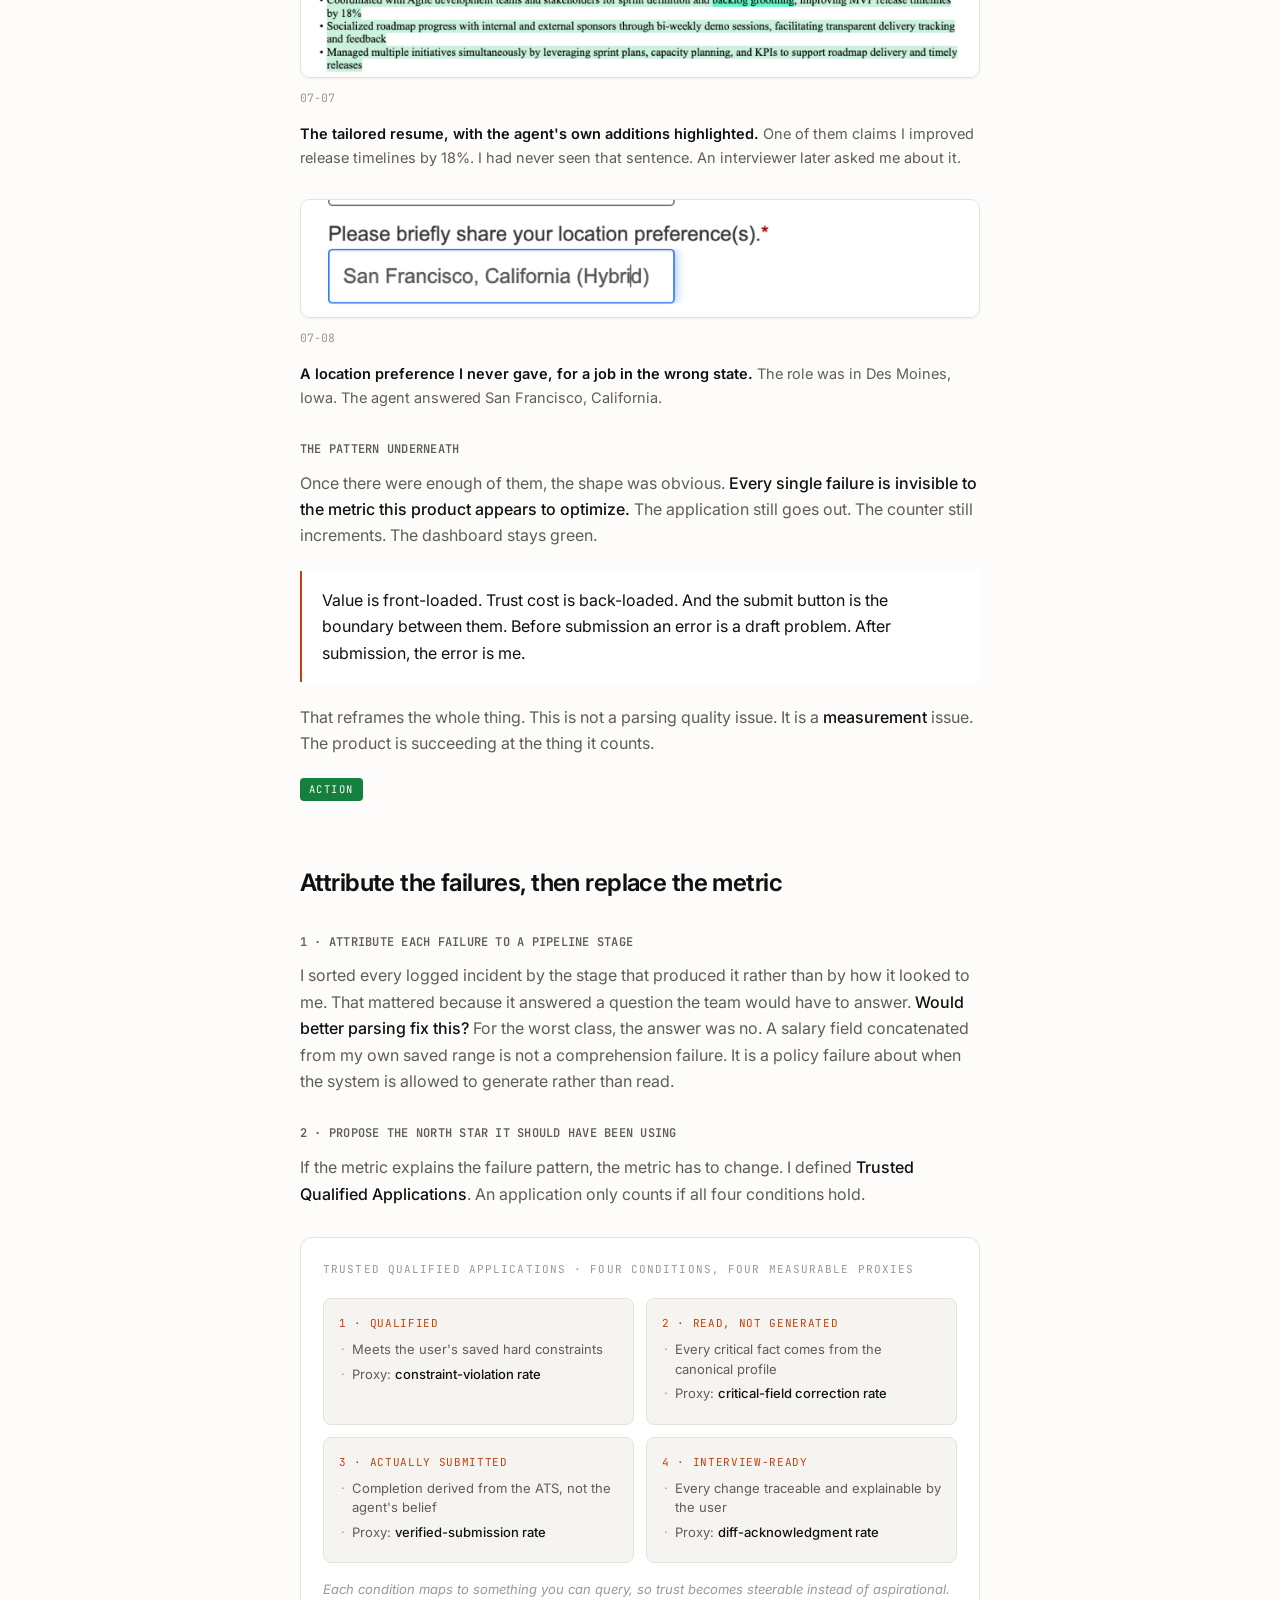
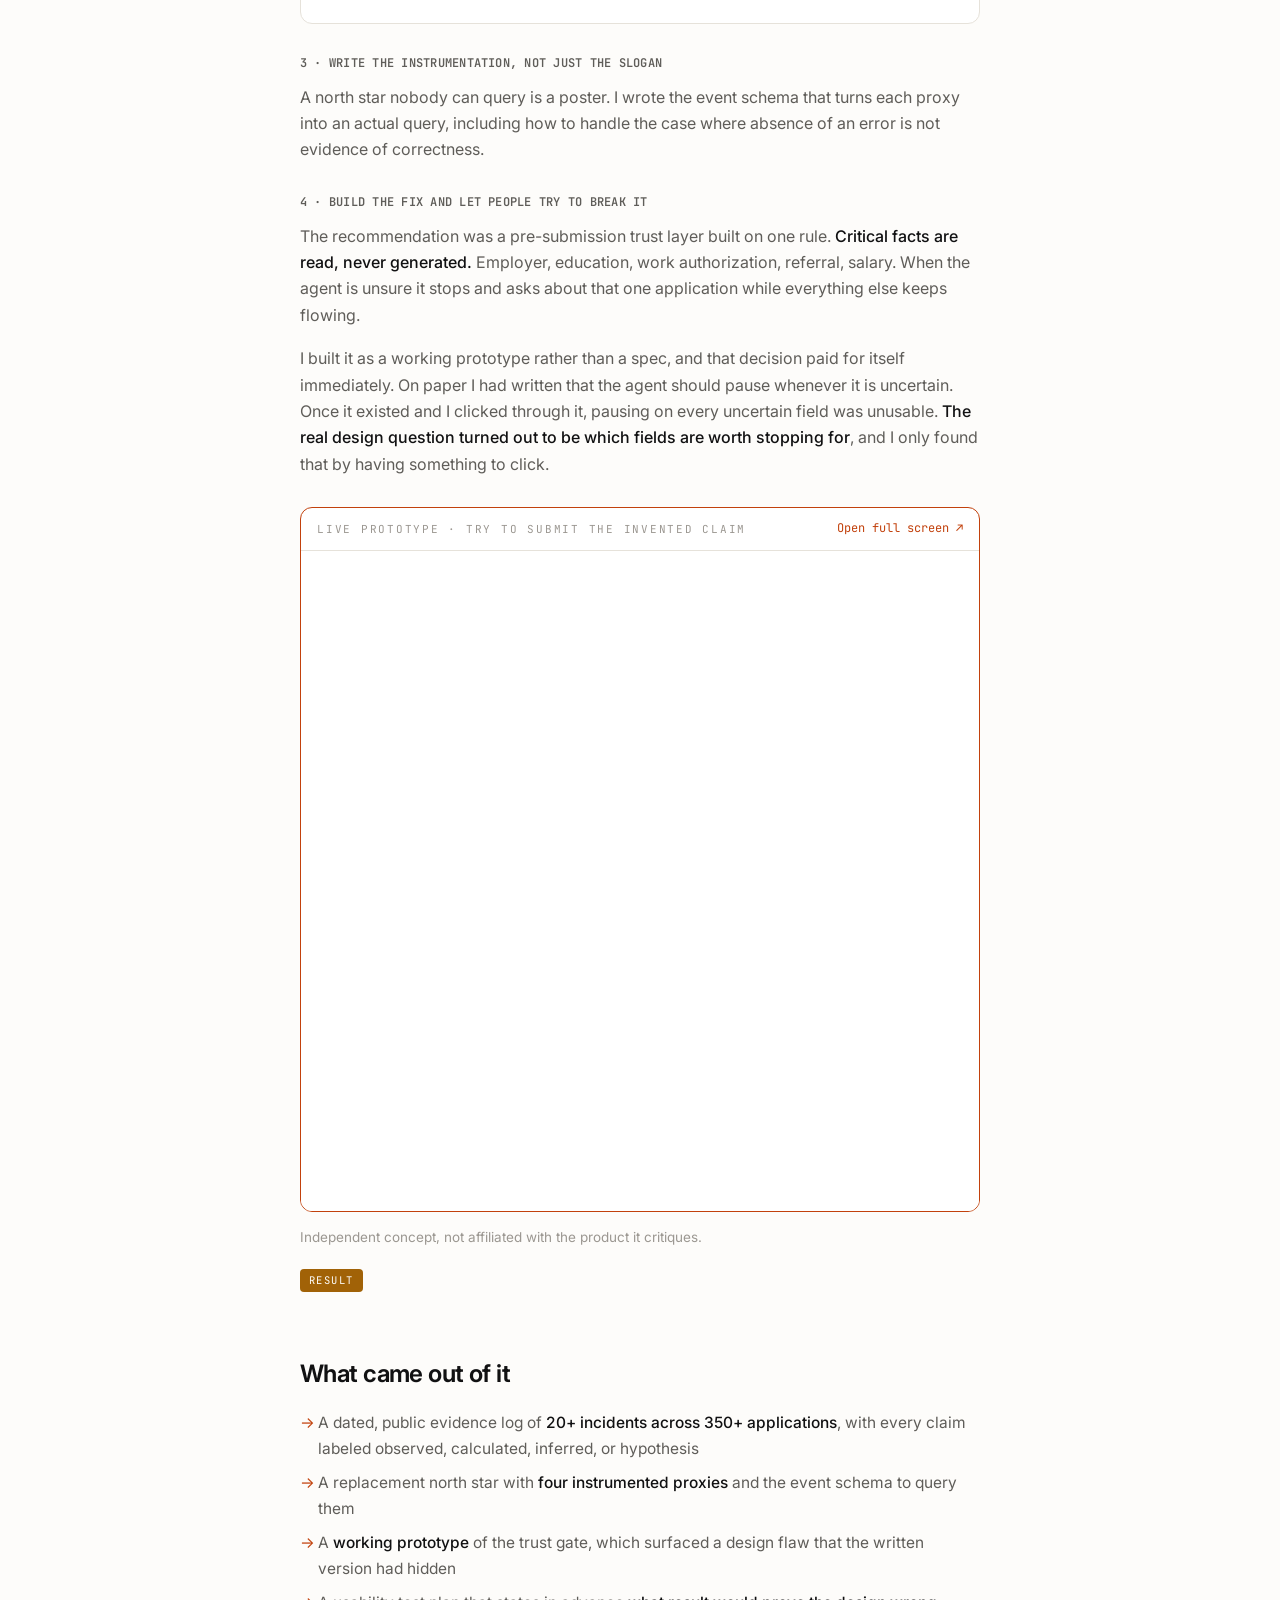
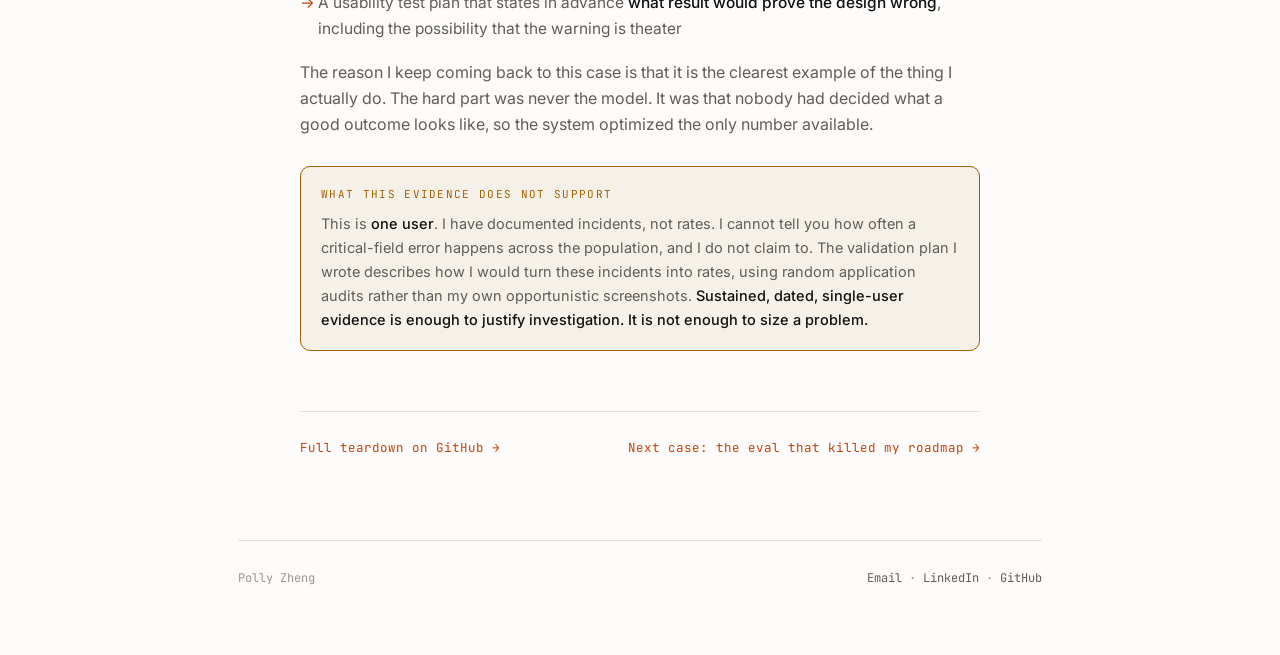
==== commit ca0c97ba: "Case page: evidence gallery plus live prototype embed Co-Authored-By: Claude Opus 5 <noreply@anthrop" ====
--- a/case-jobright.html
+++ b/case-jobright.html
@@ -8,6 +8,20 @@
 <link href="https://fonts.googleapis.com/css2?family=JetBrains+Mono:wght@400;500&family=Inter:wght@400;500;600;700&display=swap" rel="stylesheet">
 <link rel="stylesheet" href="style.css">
 <link rel="icon" href="data:image/svg+xml,<svg xmlns='http://www.w3.org/2000/svg' viewBox='0 0 100 100'><text y='.9em' font-size='90'>◎</text></svg>">
+<style>
+  .shot-fig{margin:30px 0}
+  .shot-fig .ex-img{border:1px solid var(--line); border-radius:10px; overflow:hidden; background:#fff; box-shadow:0 1px 3px rgba(0,0,0,.06)}
+  .shot-fig .ex-img img{width:100%; display:block}
+  .shot-cap{display:flex; gap:14px; align-items:baseline; margin-top:11px; flex-wrap:wrap}
+  .shot-cap .d{font-family:var(--mono); font-size:11.5px; color:var(--faint); white-space:nowrap}
+  .shot-cap .t{font-size:14.5px; color:var(--dim); margin:0}
+  .shot-cap .t b{color:var(--fg); font-weight:600}
+  .demo-wrap{margin:30px 0; border:1px solid var(--accent); border-radius:12px; overflow:hidden; background:var(--panel)}
+  .demo-bar{display:flex; justify-content:space-between; align-items:center; gap:12px; padding:11px 16px; border-bottom:1px solid var(--line); flex-wrap:wrap}
+  .demo-bar a{font-family:var(--mono); font-size:12px; color:var(--accent); text-decoration:none}
+  .demo-wrap iframe{width:100%; height:660px; border:0; display:block; background:#fff}
+  @media(max-width:620px){ .demo-wrap iframe{height:520px} }
+</style>
 </head>
 <body>
 <button class="tog" id="t" aria-label="Toggle theme">◐</button>
@@ -29,26 +43,29 @@
   <p>I am a paying user of an AI agent that finds jobs, tailors a resume for each one, fills the application, and can submit on my behalf. That last part is the whole product. I am delegating the most consequential paperwork of my professional life to something that acts while I am not watching.</p>
   <p>It is genuinely fast, which is why I paid. But across sustained daily use I kept finding output I could not stand behind. I started logging it properly, with dates and screenshots, because I wanted to know whether I was annoyed or whether something was actually broken.</p>
 
-  <div class="fig">
-    <div class="fig-t">Sample of the logged incidents</div>
-    <div class="ev" style="border:0">
-      <div class="ev-row" style="padding-left:0;padding-right:0"><div class="d">07-08</div><div>
-        <p class="w">Salary expectation filled as <code>6500095000</code></p>
-        <p class="why">My saved range of 65,000 to 95,000, concatenated into a single number.</p></div></div>
-      <div class="ev-row" style="padding-left:0;padding-right:0"><div class="d">07-08</div><div>
-        <p class="w">"Name of Latest Employer" filled with a firm I never worked at</p>
-        <p class="why">Identity-level fact, generated rather than read from my profile.</p></div></div>
-      <div class="ev-row" style="padding-left:0;padding-right:0"><div class="d">07-08</div><div>
-        <p class="w"><code>11/11 required fields filled · Submit Now</code></p>
-        <p class="why">While the ATS itself flagged the missing resume. Six screenshots of this class.</p></div></div>
-      <div class="ev-row" style="padding-left:0;padding-right:0"><div class="d">07-07</div><div>
-        <p class="w">Tailored resume invented an <code>18%</code> improvement metric</p>
-        <p class="why">A rewrite I had never seen, later probed by a real interviewer.</p></div></div>
-      <div class="ev-row" style="padding-left:0;padding-right:0"><div class="d">07-07</div><div>
-        <p class="w">3 of 7 top recommendations usable against my saved hard constraints</p>
-        <p class="why">Calculated, 43%. The feed erodes trust in the layer above the agent.</p></div></div>
-    </div>
-    <div class="fig-c">All entries dated, from my own logged usage. 20+ incidents documented in total.</div>
+  <div class="shot-fig">
+    <div class="ex-img"><img src="img/ev-submit.png" alt="Agent reports 11 of 11 required fields filled while the form reports two required fields missing"></div>
+    <div class="shot-cap"><span class="d">07-08</span><p class="t"><b>The agent says the form is complete and offers to submit it.</b> The same form, open at the same moment, says Resume and Current Company are missing. Six screenshots of this class.</p></div>
+  </div>
+
+  <div class="shot-fig">
+    <div class="ex-img"><img src="img/ev-salary.png" alt="Total compensation expectation filled with 6500095000"></div>
+    <div class="shot-cap"><span class="d">07-08</span><p class="t"><b>My saved range of 65,000 to 95,000, concatenated into one number.</b> Confidently wrong beats visibly broken, because a nonsense number that looks filled in invites you to submit it.</p></div>
+  </div>
+
+  <div class="shot-fig">
+    <div class="ex-img"><img src="img/ev-employer.png" alt="Latest employer field filled with a company the user never worked for"></div>
+    <div class="shot-cap"><span class="d">07-08</span><p class="t"><b>An employer I have never worked for.</b> This is the class that matters most. An identity-level fact was generated rather than read from my own saved profile.</p></div>
+  </div>
+
+  <div class="shot-fig">
+    <div class="ex-img"><img src="img/ev-resume.png" alt="AI-tailored resume with highlighted invented claims including an 18 percent improvement"></div>
+    <div class="shot-cap"><span class="d">07-07</span><p class="t"><b>The tailored resume, with the agent's own additions highlighted.</b> One of them claims I improved release timelines by 18%. I had never seen that sentence. An interviewer later asked me about it.</p></div>
+  </div>
+
+  <div class="shot-fig">
+    <div class="ex-img"><img src="img/ev-location.png" alt="Location preference field filled with San Francisco for a job based in Des Moines"></div>
+    <div class="shot-cap"><span class="d">07-08</span><p class="t"><b>A location preference I never gave, for a job in the wrong state.</b> The role was in Des Moines, Iowa. The agent answered San Francisco, California.</p></div>
   </div>
 
   <h3>The pattern underneath</h3>
@@ -87,17 +104,14 @@
   <p>The recommendation was a pre-submission trust layer built on one rule. <b>Critical facts are read, never generated.</b> Employer, education, work authorization, referral, salary. When the agent is unsure it stops and asks about that one application while everything else keeps flowing.</p>
   <p>I built it as a working prototype rather than a spec, and that decision paid for itself immediately. On paper I had written that the agent should pause whenever it is uncertain. Once it existed and I clicked through it, pausing on every uncertain field was unusable. <b>The real design question turned out to be which fields are worth stopping for</b>, and I only found that by having something to click.</p>
 
-  <div class="fig">
-    <div class="fig-t">Prototype · pre-submission trust layer</div>
-    <div class="funnel">
-      <div class="fn"><div class="fn-bar">Agent fills the application</div><div class="fn-n">as today</div></div>
-      <div class="fn"><div class="fn-bar">Critical fields checked against canonical profile</div><div class="fn-n">read-only policy</div></div>
-      <div class="fn"><div class="fn-bar">Unsupported claim detected in the tailored resume</div><div class="fn-n">diff shown</div></div>
-      <div class="fn"><div class="fn-bar">One-tap acknowledgment, or reject</div><div class="fn-n">user decides</div></div>
-      <div class="fn"><div class="fn-bar" style="border-color:var(--accent);color:var(--accent)">Submission gate releases</div><div class="fn-n">verified state</div></div>
+  <div class="demo-wrap">
+    <div class="demo-bar">
+      <span class="lab">Live prototype · try to submit the invented claim</span>
+      <a href="https://pz0227.github.io/product-teardowns/prototypes/jobright-trust-layer/" target="_blank" rel="noopener">Open full screen ↗</a>
     </div>
-    <div class="fig-c">Independent concept, not affiliated with the product. <a href="https://pz0227.github.io/product-teardowns/prototypes/jobright-trust-layer/" style="color:var(--accent)">Try it →</a></div>
+    <iframe src="https://pz0227.github.io/product-teardowns/prototypes/jobright-trust-layer/" title="Trust layer prototype" loading="lazy"></iframe>
   </div>
+  <p style="font-size:13.5px; color:var(--faint); margin-top:-16px">Independent concept, not affiliated with the product it critiques.</p>
 
   <span class="par res">Result</span>
   <h2>What came out of it</h2>
